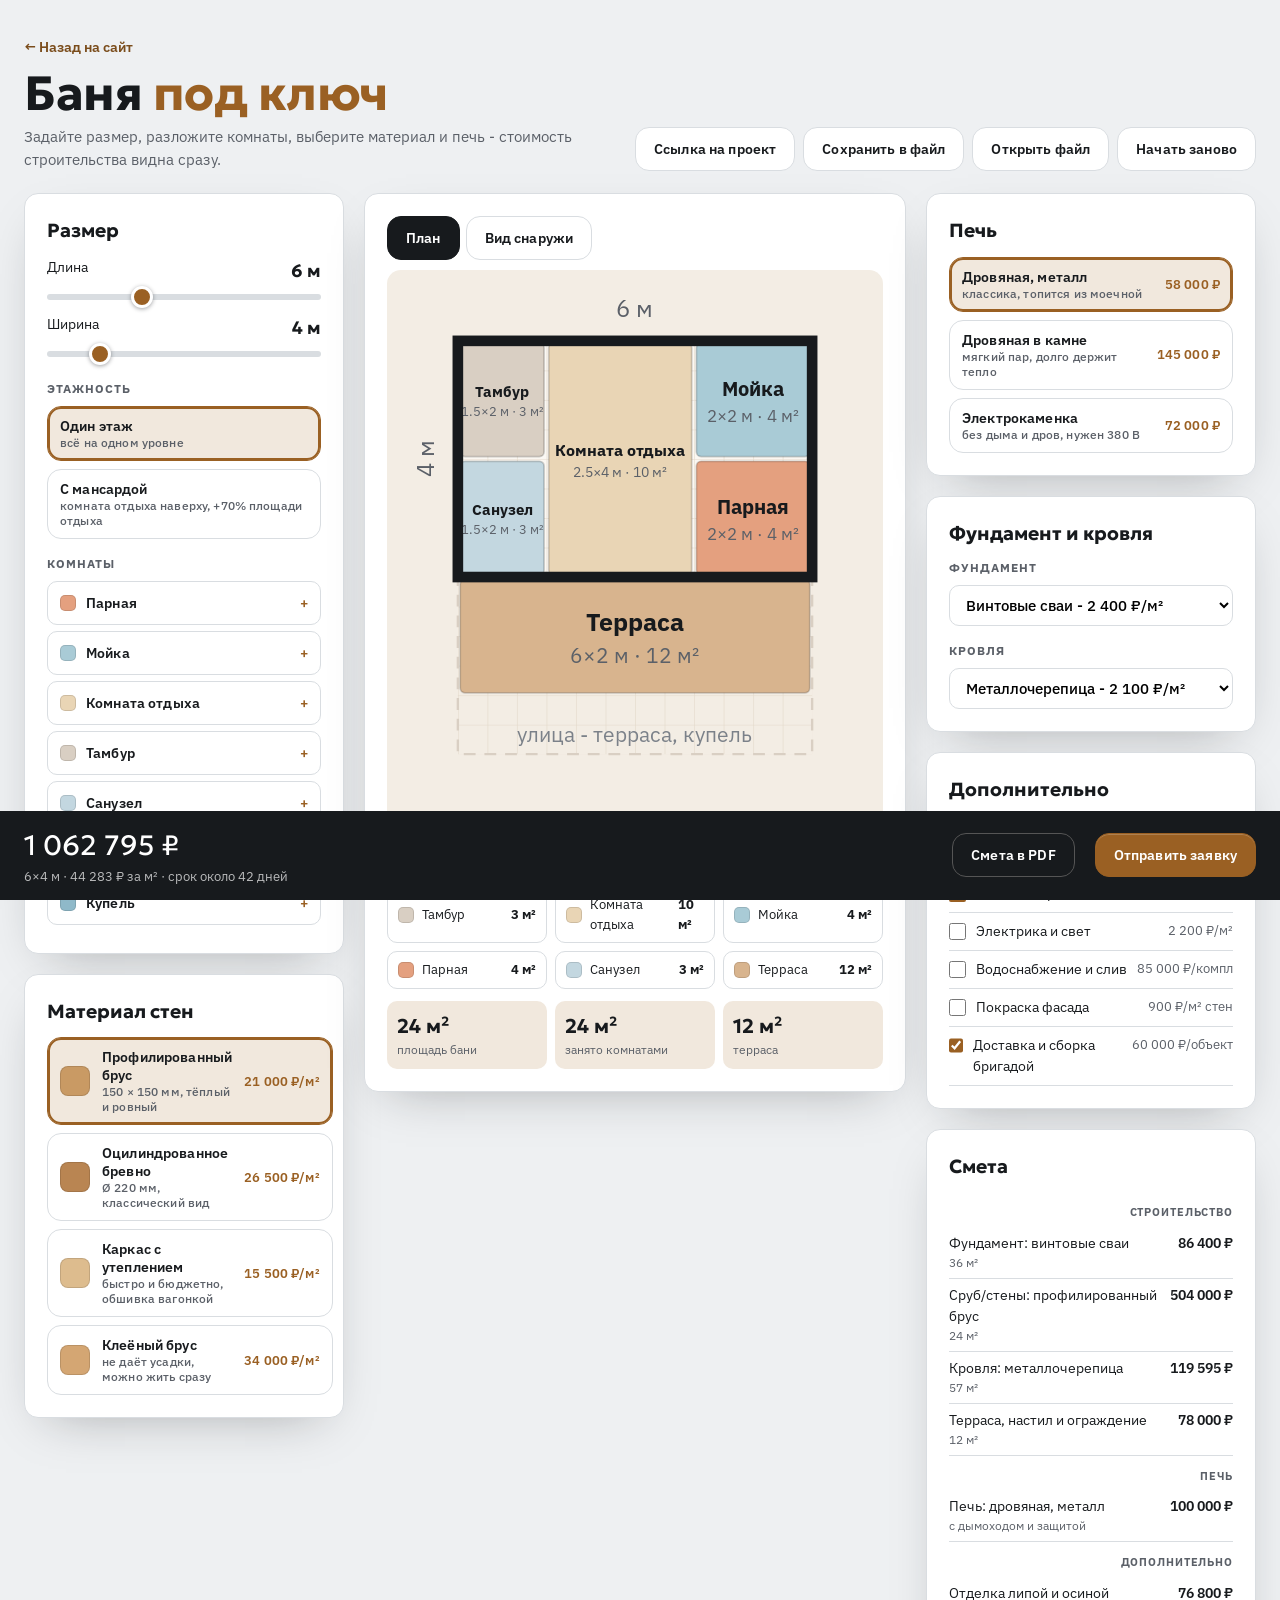
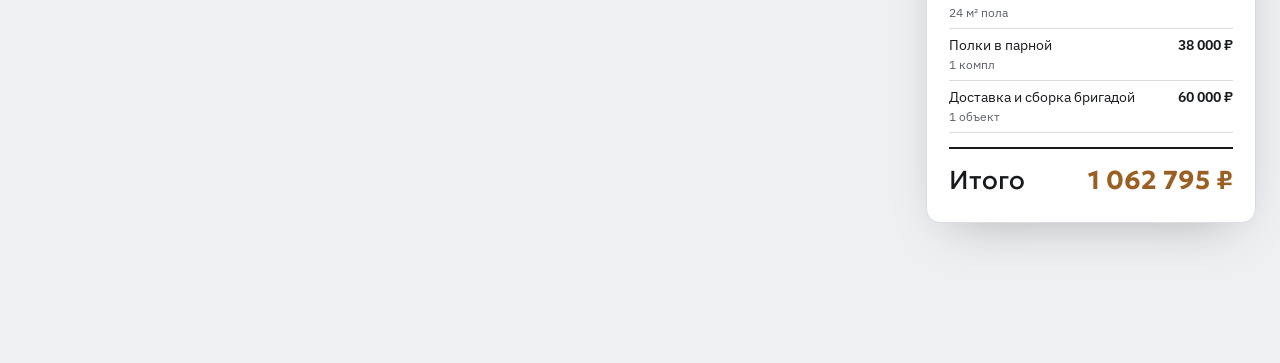
==== kalkulyator.html @ f8e176ed "демо Крепкий Дом, Томск" ====
<!doctype html>
<html lang="ru">
<head>
<meta charset="utf-8">
<meta name="viewport" content="width=device-width,initial-scale=1">
<title>Посчитать баню – Крепкий Дом, Томск</title>
<link href="https://fonts.googleapis.com/css2?family=Geologica:wght@600;700&family=IBM+Plex+Sans:wght@400;500;600&display=swap" rel="stylesheet">
<style>
:root{--bg:#eef0f2;--card:#ffffff;--ink:#171a1d;--muted:#5b6068;--line:#d9dde1;--acc:#9a6023;--acc2:#7a4c1b;--soft:#f1e8dd}
*{box-sizing:border-box;margin:0}
body{background:var(--bg);color:var(--ink);font:15px/1.5 'IBM Plex Sans',system-ui,sans-serif}
h1,h2,h3{font-family:'Geologica',Arial,sans-serif;font-weight:700}
i.a{color:var(--acc);font-style:normal;font-weight:700}
header{padding:36px 24px 22px;max-width:1360px;margin:auto;display:flex;flex-wrap:wrap;gap:18px;align-items:flex-end;justify-content:space-between}
header h1{font-size:clamp(30px,4vw,48px);line-height:1.05}
header p{color:var(--muted);margin-top:8px;max-width:560px}
.tools{display:flex;flex-wrap:wrap;gap:8px}
button{font:600 14px 'IBM Plex Sans';border:1px solid var(--line);background:var(--card);color:var(--ink);padding:9px 16px;border-radius:40px;cursor:pointer;transition:.15s}
button:hover{border-color:var(--acc);color:var(--acc)}
.pri{background:var(--acc);color:#fff;border-color:var(--acc)}.pri:hover{background:var(--acc2);color:#fff}
main{max-width:1360px;margin:auto;padding:0 24px 120px;display:grid;grid-template-columns:320px 1fr 330px;gap:20px;align-items:start}
.card{background:var(--card);border:1px solid var(--line);border-radius:20px;padding:20px;margin-bottom:20px}
.card h3{font-size:19px;margin-bottom:12px}
.lbl{font-size:12px;text-transform:uppercase;letter-spacing:.08em;color:var(--muted);font-weight:700;margin:16px 0 8px}
.lbl:first-of-type{margin-top:0}
.row2{display:grid;grid-template-columns:1fr 1fr;gap:10px}
input[type=text],input[type=tel],select{width:100%;font:500 15px 'IBM Plex Sans';padding:9px 12px;border:1px solid var(--line);border-radius:12px;background:#fff}
.rng{display:flex;justify-content:space-between;font-size:14px}.rng b{font-family:'Geologica';font-size:18px}
input[type=range]{width:100%;accent-color:var(--acc)}
.opts{display:grid;gap:8px}
.opt{display:flex;gap:12px;align-items:center;text-align:left;border-radius:14px;padding:10px 12px;width:100%}
.opt.on{border-color:var(--acc);background:var(--soft);color:var(--ink)}
.opt small{display:block;color:var(--muted);font-weight:500;font-size:12px}
.opt .pr{margin-left:auto;font-size:13px;color:var(--acc);white-space:nowrap}
.opt .sw{width:30px;height:30px;border-radius:8px;flex:none}
.zbtn{display:flex;align-items:center;gap:10px;width:100%;text-align:left;border-radius:12px;margin-bottom:6px;padding:8px 12px}
.sw{width:16px;height:16px;border-radius:5px;flex:none;border:1px solid rgba(0,0,0,.12)}
.view{background:var(--card);border:1px solid var(--line);border-radius:20px;padding:14px;margin-bottom:20px}
.tabs{display:flex;gap:6px;margin-bottom:10px}.tabs button.on{background:var(--ink);color:#fff;border-color:var(--ink)}
svg{display:block;width:100%;height:auto;user-select:none;touch-action:none}
#plan{background:#F3EDE4;border-radius:14px}
.hint{font-size:13px;color:var(--muted);margin-top:10px}
.rlist{margin-top:12px;display:grid;grid-template-columns:repeat(auto-fill,minmax(160px,1fr));gap:8px}
.ri{display:flex;gap:8px;align-items:center;padding:8px 10px;border:1px solid var(--line);border-radius:12px;font-size:13px;background:#fff;cursor:pointer}
.ri b{margin-left:auto}.ri.sel{border-color:var(--acc);box-shadow:0 0 0 2px var(--soft)}
.ri.warn{background:#FBE9E1}
label.ck{display:flex;gap:10px;align-items:flex-start;padding:8px 0;border-bottom:1px solid var(--line);cursor:pointer;font-size:14px}
label.ck input{accent-color:var(--acc);width:17px;height:17px;margin-top:2px}
label.ck span.p{margin-left:auto;color:var(--muted);font-size:13px;white-space:nowrap}
.est table{width:100%;border-collapse:collapse;font-size:14px}
.est td{padding:6px 0;border-bottom:1px dashed var(--line);vertical-align:top}
.est td:last-child{text-align:right;white-space:nowrap;font-weight:600}
.est .sec td{border:0;padding-top:12px;font-size:11px;text-transform:uppercase;letter-spacing:.08em;color:var(--muted);font-weight:700}
.est .q{color:var(--muted);font-size:12px}
.tot{display:flex;justify-content:space-between;align-items:baseline;margin-top:14px;font-family:'Geologica';font-size:26px}.tot b{color:var(--acc)}
.facts{display:grid;grid-template-columns:repeat(3,1fr);gap:8px;margin-top:12px}
.facts div{background:var(--soft);border-radius:12px;padding:10px;font-size:12px;color:var(--muted)}
.facts b{display:block;font-family:'Geologica';font-size:20px;color:var(--ink)}
.note{font-size:13px;background:#FBE9E1;color:var(--acc2);padding:10px 12px;border-radius:12px;margin-top:10px}
.sticky{position:fixed;left:0;right:0;bottom:0;background:var(--ink);color:#fff;z-index:5}
.sticky .in{max-width:1360px;margin:auto;padding:14px 24px;display:flex;align-items:center;gap:20px;flex-wrap:wrap}
.sticky .sum{font-family:'Geologica';font-size:28px}.sticky small{opacity:.7;display:block;font-size:13px;font-family:'IBM Plex Sans'}
.sticky .sp{flex:1}
.modal{position:fixed;inset:0;background:rgba(30,29,27,.5);display:none;place-items:center;z-index:9;padding:16px}
.modal.on{display:grid}.modal .card{max-width:420px;width:100%}.modal .card>*+*{margin-top:10px}
.toast{position:fixed;left:50%;top:20px;transform:translateX(-50%);background:var(--ink);color:#fff;padding:10px 18px;border-radius:30px;opacity:0;transition:.3s;z-index:10;pointer-events:none}.toast.on{opacity:1}
@media(max-width:1100px){main{grid-template-columns:1fr 1fr}.mid{grid-column:1/-1;order:-1}}
@media(max-width:700px){main{grid-template-columns:1fr;padding:0 16px 140px}header{padding:24px 16px}}
@media print{header .tools,.sticky,.side,.modal,.hint,.tabs{display:none!important}main{display:block}}
.back{display:inline-block;margin-bottom:10px;color:var(--acc2);font-weight:600;text-decoration:none;font-size:14px}.back:hover{text-decoration:underline}

/* стиль сайта Крепкий Дом: радиус 14, тонкие линии, мягкая тень */
:root{--r:14px;--shadow:0 18px 50px -24px rgba(23,26,29,.35)}
.card,.view{border-radius:var(--r);box-shadow:var(--shadow);padding:22px}
button{border-radius:var(--r);min-height:44px;padding:0 18px;letter-spacing:.01em}
.pri{box-shadow:0 1px 0 rgba(255,255,255,.2) inset}
.opt{border-radius:var(--r)}.opt.on{box-shadow:0 0 0 2px var(--acc) inset}
.zbtn,.ri,input[type=text],input[type=tel],select,.facts div,.note{border-radius:10px}
.tabs button.on{background:var(--ink)}
input[type=range]{-webkit-appearance:none;appearance:none;height:6px;border-radius:6px;background:var(--line);outline:none}
input[type=range]::-webkit-slider-thumb{-webkit-appearance:none;width:22px;height:22px;border-radius:50%;background:var(--acc);border:3px solid #fff;box-shadow:0 1px 4px rgba(23,26,29,.4);cursor:pointer}
input[type=range]::-moz-range-thumb{width:18px;height:18px;border-radius:50%;background:var(--acc);border:3px solid #fff;cursor:pointer}
input:focus-visible,select:focus-visible,button:focus-visible{outline:2px solid var(--acc2);outline-offset:2px}
.est td{border-bottom:1px solid var(--line)}
.tot{border-top:2px solid var(--ink);padding-top:12px}
header h1{letter-spacing:-.01em}
.note{background:var(--soft);color:var(--acc2)}
</style>
</head>
<body>
<header>
  <div><a href="index.html" class="back">← Назад на сайт</a><h1>Баня <i class="a">под ключ</i></h1><p>Задайте размер, разложите комнаты, выберите материал и печь - стоимость строительства видна сразу.</p></div>
  <div class="tools">
    <button onclick="share()">Ссылка на проект</button>
    <button onclick="saveFile()">Сохранить в файл</button>
    <button onclick="fileIn.click()">Открыть файл</button>
    <button onclick="if(confirm('Начать заново?')){S=demo();sel=-1;render()}">Начать заново</button>
    <input type="file" id="fileIn" accept=".json" hidden>
  </div>
</header>

<main>
  <aside class="side">
    <div class="card">
      <h3>Размер</h3>
      <div class="rng"><span>Длина</span><b id="Lv"></b></div><input type="range" id="L" min="3" max="12" step="0.5">
      <div class="rng" style="margin-top:8px"><span>Ширина</span><b id="Wv"></b></div><input type="range" id="W" min="3" max="9" step="0.5">
      <div class="lbl">Этажность</div>
      <div class="opts" id="floors"></div>
      <div class="lbl">Комнаты</div>
      <div id="zbtns"></div>
    </div>
    <div class="card">
      <h3>Материал стен</h3>
      <div class="opts" id="mat"></div>
    </div>
  </aside>

  <section class="mid">
    <div class="view">
      <div class="tabs"><button id="t1" class="on" onclick="mode('plan')">План</button><button id="t2" onclick="mode('vid')">Вид снаружи</button></div>
      <svg id="plan"></svg>
      <svg id="vid" style="display:none;background:linear-gradient(#F4E7DC,#FAF6F1);border-radius:14px"></svg>
      <p class="hint" id="hint">Комнату двигают мышкой или пальцем, размер меняют за уголок справа внизу. Шаг - 0,5 м. Delete - удалить комнату.</p>
      <div class="rlist" id="rlist"></div>
      <div class="facts" id="facts"></div>
      <div id="notes"></div>
    </div>
  </section>

  <aside>
    <div class="card"><h3>Печь</h3><div class="opts" id="pech"></div></div>
    <div class="card"><h3>Фундамент и кровля</h3>
      <div class="lbl">Фундамент</div><select id="fund"></select>
      <div class="lbl">Кровля</div><select id="krov"></select>
    </div>
    <div class="card"><h3>Дополнительно</h3><div id="dop"></div></div>
    <div class="card est"><h3>Смета</h3><table id="est"></table><div class="tot"><span>Итого</span><b id="tot"></b></div></div>
  </aside>
</main>

<div class="sticky"><div class="in">
  <div><div class="sum" id="tot2"></div><small id="per"></small></div><div class="sp"></div>
  <button onclick="print()" style="background:transparent;color:#fff;border-color:#555">Смета в PDF</button>
  <button class="pri" onclick="modal.classList.add('on')">Отправить заявку</button>
</div></div>

<div class="modal" id="modal" onclick="if(event.target==this)this.classList.remove('on')"><form class="card" onsubmit="send(event)">
  <h3>Заявка <i class="a">на баню</i></h3>
  <p style="color:var(--muted);font-size:14px">Проект и смета приложатся к заявке. Перезвоним, уточним участок и сроки.</p>
  <input type="text" placeholder="Как вас зовут" required>
  <input type="tel" placeholder="Телефон" required>
  <button class="pri" style="width:100%">Отправить</button>
</form></div>
<div class="toast" id="toast"></div>

<script>
const ROOMS={
 parnaya:{n:'Парная',c:'#E4A07F',min:4},
 moyka:{n:'Мойка',c:'#A9CBD6',min:3},
 otdyh:{n:'Комната отдыха',c:'#E9D5B5',min:8},
 tambur:{n:'Тамбур',c:'#D9CFC3',min:2},
 sanuzel:{n:'Санузел',c:'#C3D7E0',min:1.5},
 terrasa:{n:'Терраса',c:'#D8B48E',min:4,out:true},
 kupel:{n:'Купель',c:'#8FB9C9',min:2,out:true,fix:280000}
};
const MAT=[['brus','Профилированный брус','150 × 150 мм, тёплый и ровный',21000,'#C99A64'],
 ['brevno','Оцилиндрованное бревно','Ø 220 мм, классический вид',26500,'#B98552'],
 ['karkas','Каркас с утеплением','быстро и бюджетно, обшивка вагонкой',15500,'#DDBC8E'],
 ['kleen','Клеёный брус','не даёт усадки, можно жить сразу',34000,'#D4A673']];
const PECH=[['drova','Дровяная, металл','классика, топится из моечной',58000],
 ['kamen','Дровяная в камне','мягкий пар, долго держит тепло',145000],
 ['elek','Электрокаменка','без дыма и дров, нужен 380 В',72000]];
const FUND=[['vint','Винтовые сваи',2400],['lent','Мелкозаглублённая лента',5200],['plita','Монолитная плита',7400]];
const KROV=[['metall','Металлочерепица',2100],['myagk','Гибкая черепица',2900],['falc','Фальцевая кровля',3600]];
const DOP=[['vagonka','Отделка липой и осиной',3200,'м² пола','in'],['polki','Полки в парной',38000,'компл','one'],
 ['elektr','Электрика и свет',2200,'м²','in'],['vodo','Водоснабжение и слив',85000,'компл','one'],
 ['pokr','Покраска фасада',900,'м² стен','wall'],['dostavka','Доставка и сборка бригадой',60000,'объект','one']];
const fmt=n=>Math.round(n).toLocaleString('ru-RU')+' ₽';
const r1=n=>Math.round(n*10)/10;
function demo(){return{L:6,W:4,fl:1,mat:'brus',pech:'drova',fund:'vint',krov:'metall',dop:{vagonka:true,polki:true,dostavka:true},
 rooms:[{t:'tambur',x:0,y:0,w:1.5,h:2},{t:'otdyh',x:1.5,y:0,w:2.5,h:4},{t:'moyka',x:4,y:0,w:2,h:2},{t:'parnaya',x:4,y:2,w:2,h:2},{t:'sanuzel',x:0,y:2,w:1.5,h:2},{t:'terrasa',x:0,y:4,w:6,h:2}]}}
let S=demo(),sel=-1,drag=null,view='plan';
try{if(location.hash.length>2)S=JSON.parse(decodeURIComponent(escape(atob(location.hash.slice(1)))))}catch(e){}

// constructor controls
const opts=(el,arr,key,priceFn)=>{el.innerHTML=arr.map(a=>`<button class="opt" data-v="${a[0]}">${a[4]?`<span class="sw" style="background:${a[4]}"></span>`:''}<span>${a[1]}<small>${a[2]}</small></span><span class="pr">${priceFn(a)}</span></button>`).join('');
 el.onclick=e=>{const b=e.target.closest('.opt');if(b){S[key]=b.dataset.v;render()}}};
opts(mat,MAT,'mat',a=>a[3].toLocaleString('ru-RU')+' ₽/м²');
opts(pech,PECH,'pech',a=>fmt(a[3]));
floors.innerHTML=[[1,'Один этаж','всё на одном уровне'],[1.5,'С мансардой','комната отдыха наверху, +70% площади отдыха']].map(a=>`<button class="opt" data-v="${a[0]}"><span>${a[1]}<small>${a[2]}</small></span></button>`).join('');
floors.onclick=e=>{const b=e.target.closest('.opt');if(b){S.fl=+b.dataset.v;render()}};
fund.innerHTML=FUND.map(a=>`<option value="${a[0]}">${a[1]} - ${a[2].toLocaleString('ru-RU')} ₽/м²</option>`).join('');
krov.innerHTML=KROV.map(a=>`<option value="${a[0]}">${a[1]} - ${a[2].toLocaleString('ru-RU')} ₽/м²</option>`).join('');
fund.onchange=()=>{S.fund=fund.value;render()};krov.onchange=()=>{S.krov=krov.value;render()};
zbtns.innerHTML=Object.entries(ROOMS).map(([k,r])=>`<button class="zbtn" onclick="addRoom('${k}')"><span class="sw" style="background:${r.c}"></span>${r.n}<span style="margin-left:auto;color:var(--acc)">+</span></button>`).join('');
L.oninput=W.oninput=()=>{S.L=+L.value;S.W=+W.value;S.rooms.forEach(clamp);render()};

function bounds(r){return ROOMS[r.t].out?{W:S.L,H:S.W+3}:{W:S.L,H:S.W}}
function clamp(r){const b=bounds(r);r.w=Math.min(r.w,b.W);r.h=Math.min(r.h,b.H);r.x=Math.max(0,Math.min(b.W-r.w,r.x));r.y=Math.max(0,Math.min(b.H-r.h,r.y))}
function addRoom(t){const m=ROOMS[t],s=Math.max(1.5,Math.round(Math.sqrt(m.min)*2)/2);const r={t,x:0,y:m.out?S.W:0,w:s,h:s};clamp(r);S.rooms.push(r);sel=S.rooms.length-1;render()}

// plan svg
const NS='http://www.w3.org/2000/svg';
function el(n,a,p){const e=document.createElementNS(NS,n);for(const k in a)e.setAttribute(k,a[k]);p&&p.appendChild(e);return e}
function toM(e){const p=plan.createSVGPoint();p.x=e.clientX;p.y=e.clientY;const q=p.matrixTransform(plan.getScreenCTM().inverse());return[q.x,q.y]}
function drawPlan(){const P=1.2,H=S.W+3;plan.innerHTML='';plan.setAttribute('viewBox',`${-P} ${-P} ${S.L+P*2} ${H+P*2}`);
 const d=el('defs',{},plan),pt=el('pattern',{id:'g',width:.5,height:.5,patternUnits:'userSpaceOnUse'},d);el('path',{d:'M.5 0H0V.5',fill:'none',stroke:'#E3D8CA','stroke-width':.02},pt);
 el('rect',{x:0,y:S.W,width:S.L,height:3,fill:'url(#g)',stroke:'#D9CFC3','stroke-width':.04,'stroke-dasharray':'.2 .15'},plan);
 el('text',{x:S.L/2,y:S.W+2.8,'text-anchor':'middle','font-size':.35,fill:'#7b8189','font-family':'IBM Plex Sans'},plan).textContent='улица - терраса, купель';
 el('rect',{x:0,y:0,width:S.L,height:S.W,fill:'#FBF8F3'},plan);el('rect',{x:0,y:0,width:S.L,height:S.W,fill:'url(#g)'},plan);
 S.rooms.forEach((r,i)=>{const m=ROOMS[r.t],g=el('g',{},plan);
  const re=el('rect',{x:r.x+.04,y:r.y+.04,width:r.w-.08,height:r.h-.08,rx:.08,fill:m.c,stroke:i==sel?'#CF6640':'rgba(0,0,0,.18)','stroke-width':i==sel?.1:.03,style:'cursor:move'},g);
  re.onpointerdown=e=>{sel=i;start(e,i,false);drawPlan();renderList()};
  const fs=Math.min(.42,r.w/6,(r.w-.2)/(m.n.length*.6));
  el('text',{x:r.x+r.w/2,y:r.y+r.h/2-fs*.2,'text-anchor':'middle','font-size':fs,'font-family':'IBM Plex Sans','font-weight':700,fill:'#171a1d','pointer-events':'none'},g).textContent=m.n;
  el('text',{x:r.x+r.w/2,y:r.y+r.h/2+fs*1.1,'text-anchor':'middle','font-size':fs*.85,'font-family':'IBM Plex Sans',fill:'#5b6068','pointer-events':'none'},g).textContent=`${r.w}×${r.h} м · ${r1(r.w*r.h)} м²`;
  if(i==sel){const h=el('rect',{x:r.x+r.w-.32,y:r.y+r.h-.32,width:.3,height:.3,rx:.06,fill:'#fff',stroke:'#CF6640','stroke-width':.06,style:'cursor:nwse-resize'},g);h.onpointerdown=e=>{e.stopPropagation();start(e,i,true)}}});
 el('rect',{x:0,y:0,width:S.L,height:S.W,fill:'none',stroke:'#171a1d','stroke-width':.18,'pointer-events':'none'},plan);
 el('text',{x:S.L/2,y:-.4,'text-anchor':'middle','font-size':.4,fill:'#5b6068','font-family':'IBM Plex Sans'},plan).textContent=S.L+' м';
 el('text',{x:-.4,y:S.W/2,'text-anchor':'middle','font-size':.4,fill:'#5b6068','font-family':'IBM Plex Sans',transform:`rotate(-90 -0.4 ${S.W/2})`},plan).textContent=S.W+' м';
 plan.onpointerdown=e=>{if(e.target==plan||(e.target.tagName=='rect'&&!e.target.style.cursor)){sel=-1;drawPlan();renderList()}}}
function start(e,i,rs){e.preventDefault();const r=S.rooms[i];drag={i,rs,m:toM(e),o:{...r}}}
addEventListener('pointermove',e=>{if(!drag)return;const m=toM(e),r=S.rooms[drag.i],b=bounds(r),sn=v=>Math.round(v*2)/2,dx=m[0]-drag.m[0],dy=m[1]-drag.m[1];
 if(drag.rs){r.w=Math.max(1,Math.min(b.W-r.x,sn(drag.o.w+dx)));r.h=Math.max(1,Math.min(b.H-r.y,sn(drag.o.h+dy)))}
 else{r.x=sn(drag.o.x+dx);r.y=sn(drag.o.y+dy);clamp(r)}drawPlan();renderList();renderEst()});
addEventListener('pointerup',()=>{if(drag){drag=null;render()}});
addEventListener('keydown',e=>{if((e.key=='Delete'||e.key=='Backspace')&&sel>-1&&!/INPUT|SELECT/.test(document.activeElement.tagName)){S.rooms.splice(sel,1);sel=-1;render()}});

// outside view
function drawVid(){const m=MAT.find(a=>a[0]==S.mat),wall=m[4],L=S.L,h=2.4,roofH=S.fl>1?2.6:1.5,dz=S.W*.45;
 const roofC={metall:'#8E3B33',myagk:'#5B4A42',falc:'#5F6B66'}[S.krov];vid.innerHTML='';
 vid.setAttribute('viewBox',`-2 ${-roofH-1.5} ${L+dz+4} ${h+roofH+3.6}`);
 el('ellipse',{cx:(L+dz)/2,cy:h+.35,rx:(L+dz)/1.6,ry:.5,fill:'#C9D3A8',opacity:.6},vid);
 // side wall
 el('polygon',{points:`${L},0 ${L+dz},${-dz*.5} ${L+dz},${h-dz*.5} ${L},${h}`,fill:wall,style:'filter:brightness(.8)'},vid);
 el('polygon',{points:`${L},0 ${L+dz/2},${-roofH-dz*.25} ${L+dz},${-dz*.5}`,fill:wall,style:'filter:brightness(.8)'},vid);
 // front wall
 el('rect',{x:0,y:0,width:L,height:h,fill:wall},vid);
 const step=S.mat=='karkas'?.15:S.mat=='brevno'?.24:.18;
 for(let y=step;y<h;y+=step)el('line',{x1:0,y1:y,x2:L,y2:y,stroke:'rgba(70,40,15,.22)','stroke-width':S.mat=='brevno'?.05:.02},vid);
 // roof
 el('polygon',{points:`-0.4,0.05 ${L/2},${-roofH} ${L+.4},.05`,fill:'none'},vid);
 el('polygon',{points:`-.4,.1 ${dz/2-.4},${-roofH-dz*.25} ${L+dz/2+.4},${-roofH-dz*.25} ${L+.4},.1`,fill:roofC},vid);
 el('polygon',{points:`${L+.4},.1 ${L+dz/2+.4},${-roofH-dz*.25} ${L+dz+.3},${-dz*.5+.05}`,fill:roofC,style:'filter:brightness(.75)'},vid);
 // door & windows
 el('rect',{x:.5,y:.4,width:.8,height:h-.4,fill:'#6B4A30',rx:.05},vid);
 const win=(x,y,w,hh)=>{el('rect',{x,y,width:w,height:hh,fill:'#CFE2E8',stroke:'#FFFDFA','stroke-width':.08},vid)};
 if(L>3)win(L*.45,.7,.9,.7);if(L>5)win(L*.72,.9,.5,.5);
 if(S.fl>1)win(dz/2+L/2-.4,-roofH*.55,.8,.6);
 // chimney
 el('rect',{x:L*.78,y:-roofH*.85,width:.35,height:roofH*.8,fill:S.pech=='elek'?'none':'#7B7068'},vid);
 // terrace
 const t=S.rooms.filter(r=>r.t=='terrasa').reduce((s,r)=>s+r.w*r.h,0);
 if(t){const tw=Math.min(L,Math.sqrt(t)*1.6);el('rect',{x:0,y:h-.05,width:tw,height:.25,fill:'#A7794F'},vid);[0,tw-.1].forEach(x=>el('rect',{x,y:.1,width:.1,height:h-.15,fill:'#8E6C4E'},vid))}
 if(S.rooms.some(r=>r.t=='kupel'))el('ellipse',{cx:L+dz+1,cy:h,rx:.9,ry:.35,fill:'#8FB9C9',stroke:'#6B4A30','stroke-width':.08},vid);
 el('text',{x:(L+dz)/2,y:h+1.4,'text-anchor':'middle','font-size':.38,fill:'#5b6068','font-family':'IBM Plex Sans'},vid).textContent=`${m[1]} · ${KROV.find(a=>a[0]==S.krov)[1].toLowerCase()}`}
function mode(v){view=v;plan.style.display=v=='plan'?'':'none';vid.style.display=v=='vid'?'':'none';t1.classList.toggle('on',v=='plan');t2.classList.toggle('on',v=='vid');hint.style.display=v=='plan'?'':'none'}

function sums(){const inside=S.rooms.filter(r=>!ROOMS[r.t].out),out=S.rooms.filter(r=>r.t=='terrasa'),A=S.L*S.W;
 const used=inside.reduce((s,r)=>s+r.w*r.h,0),ter=out.reduce((s,r)=>s+r.w*r.h,0);
 const mans=S.fl>1?A*.7:0,wall=2*(S.L+S.W)*2.4+(S.fl>1?S.W*S.L*.4:0);return{A,used,ter,mans,wall,inA:A+mans}}
function renderList(){const A=S.L*S.W;
 rlist.innerHTML=S.rooms.map((r,i)=>{const m=ROOMS[r.t],a=r.w*r.h;return`<div class="ri ${i==sel?'sel':''} ${a<m.min?'warn':''}" onclick="sel=${i};drawPlan();renderList()"><span class="sw" style="background:${m.c}"></span>${m.n}<b>${r1(a)} м²</b></div>`}).join('');
 const s=sums();facts.innerHTML=`<div><b>${A} м²</b>площадь бани</div><div><b>${r1(s.used)} м²</b>занято комнатами</div><div><b>${r1(s.ter)} м²</b>терраса</div>`;
 const n=[];S.rooms.forEach(r=>{const m=ROOMS[r.t];if(r.w*r.h<m.min)n.push(`${m.n} меньше ${m.min} м² - будет тесно`)});
 if(!S.rooms.some(r=>r.t=='parnaya'))n.push('В проекте нет парной');
 if(s.used>A+.01)n.push('Комнаты не помещаются - увеличьте баню');
 notes.innerHTML=n.map(t=>`<div class="note">${t}</div>`).join('')}

function calc(){const s=sums(),rows=[];let sum=0;const sec=n=>rows.push({sec:n}),add=(n,q,v)=>{rows.push({n,q,v});sum+=v};
 const m=MAT.find(a=>a[0]==S.mat),f=FUND.find(a=>a[0]==S.fund),k=KROV.find(a=>a[0]==S.krov),p=PECH.find(a=>a[0]==S.pech);
 sec('Строительство');
 add('Фундамент: '+f[1].toLowerCase(),r1(s.A+s.ter)+' м²',(s.A+s.ter)*f[2]);
 add('Сруб/стены: '+m[1].toLowerCase(),r1(s.inA)+' м²',s.inA*m[3]);
 const ka=(S.L+1)*(S.W+1)*1.25+(s.ter?s.ter*1.1:0);add('Кровля: '+k[1].toLowerCase(),r1(ka)+' м²',ka*k[2]);
 if(s.ter)add('Терраса, настил и ограждение',r1(s.ter)+' м²',s.ter*6500);
 S.rooms.filter(r=>r.t=='kupel').forEach(()=>add('Купель с подогревом','1 шт',280000));
 sec('Печь');add('Печь: '+p[1].toLowerCase(),'с дымоходом и защитой',p[3]+(S.pech=='elek'?15000:42000));
 const ds=DOP.filter(d=>S.dop[d[0]]);if(ds.length)sec('Дополнительно');
 ds.forEach(d=>{const q={in:s.inA,wall:s.wall,one:1}[d[4]];add(d[1],d[4]=='one'?'1 '+d[3]:r1(q)+' '+d[3],q*d[2])});
 return{rows,sum,s}}
function renderEst(){const{rows,sum,s}=calc();
 est.innerHTML=rows.map(r=>r.sec?`<tr class="sec"><td colspan=2>${r.sec}</td></tr>`:`<tr><td>${r.n}<div class="q">${r.q}</div></td><td>${fmt(r.v)}</td></tr>`).join('');
 tot.textContent=tot2.textContent=fmt(sum);const days=Math.round(20+s.inA*.9+(S.mat=='karkas'?-8:0));
 per.textContent=`${S.L}×${S.W} м · ${fmt(sum/s.inA)} за м² · срок около ${days} дней`}
function renderDop(){dop.innerHTML=DOP.map(d=>`<label class="ck"><input type="checkbox" data-k="${d[0]}" ${S.dop[d[0]]?'checked':''}>${d[1]}<span class="p">${d[2].toLocaleString('ru-RU')} ₽/${d[3]}</span></label>`).join('');
 dop.querySelectorAll('input').forEach(c=>c.onchange=()=>{S.dop[c.dataset.k]=c.checked;renderEst()})}

function render(){L.value=S.L;W.value=S.W;Lv.textContent=S.L+' м';Wv.textContent=S.W+' м';fund.value=S.fund;krov.value=S.krov;
 [[mat,'mat'],[pech,'pech']].forEach(([e,k])=>e.querySelectorAll('.opt').forEach(b=>b.classList.toggle('on',b.dataset.v==S[k])));
 floors.querySelectorAll('.opt').forEach(b=>b.classList.toggle('on',+b.dataset.v==S.fl));
 drawPlan();drawVid();renderList();renderDop();renderEst()}

function toast(t){const e=document.getElementById('toast');e.textContent=t;e.classList.add('on');clearTimeout(e._t);e._t=setTimeout(()=>e.classList.remove('on'),2200)}
function saveFile(){const a=document.createElement('a');a.href=URL.createObjectURL(new Blob([JSON.stringify(S,null,1)],{type:'application/json'}));a.download=`banya-${S.L}x${S.W}.json`;a.click()}
fileIn.onchange=()=>{const f=fileIn.files[0];if(!f)return;f.text().then(t=>{try{const d=JSON.parse(t);if(!d.rooms)throw 0;S=d;sel=-1;render();toast('Проект открыт')}catch(e){toast('Это не файл проекта')}});fileIn.value=''}
function share(){const u=location.href.split('#')[0]+'#'+btoa(unescape(encodeURIComponent(JSON.stringify(S))));navigator.clipboard.writeText(u).then(()=>toast('Ссылка скопирована'),()=>prompt('Скопируйте ссылку',u))}
function send(e){e.preventDefault();modal.classList.remove('on');toast('Спасибо! Заявка отправлена, скоро перезвоним')}
render();
</script>
</body>
</html>
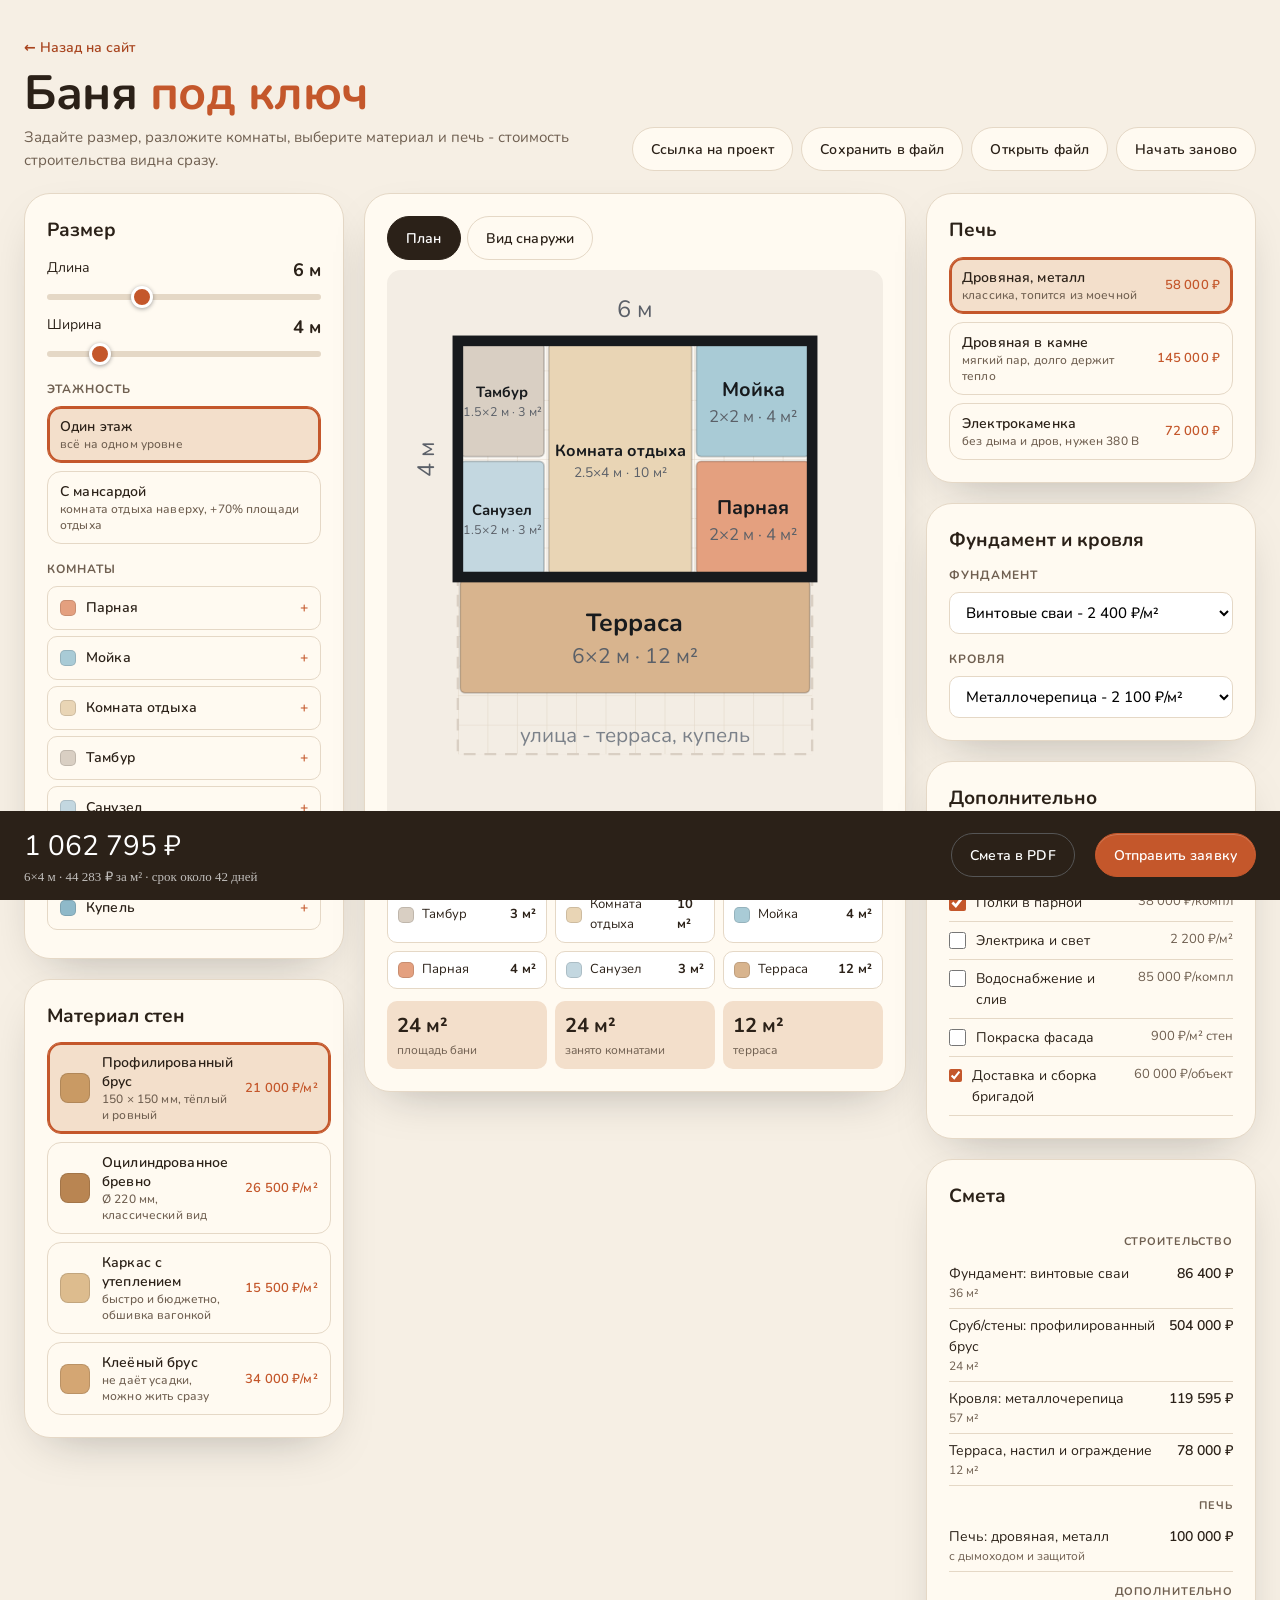
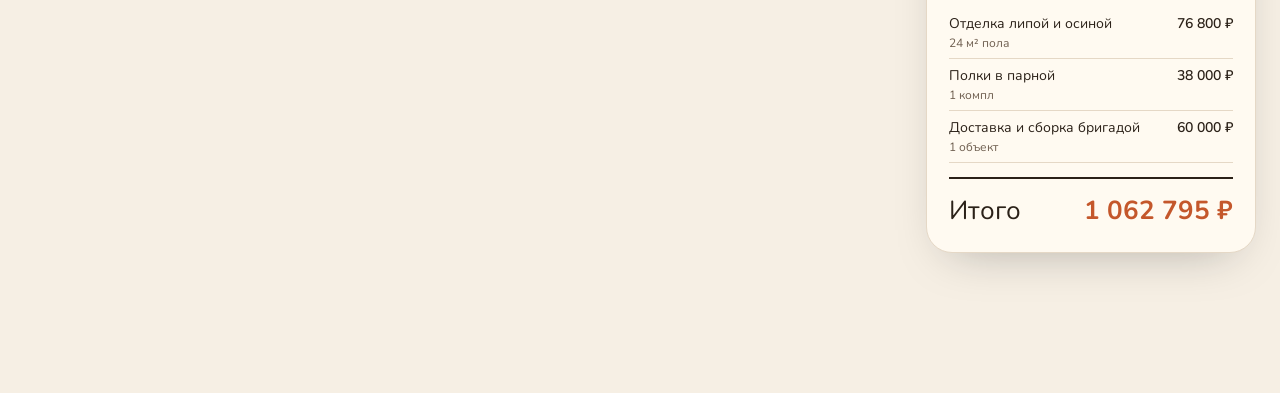
==== commit ca7be2c0: "Редизайн Hallmark: своя структура и стиль" ====
--- a/kalkulyator.html
+++ b/kalkulyator.html
@@ -4,7 +4,7 @@
 <meta charset="utf-8">
 <meta name="viewport" content="width=device-width,initial-scale=1">
 <title>Посчитать баню – Крепкий Дом, Томск</title>
-<link href="https://fonts.googleapis.com/css2?family=Geologica:wght@600;700&family=IBM+Plex+Sans:wght@400;500;600&display=swap" rel="stylesheet">
+<link href="https://fonts.googleapis.com/css2?family=Nunito:wght@400;700;800;900&display=swap" rel="stylesheet">
 <style>
 :root{--bg:#eef0f2;--card:#ffffff;--ink:#171a1d;--muted:#5b6068;--line:#d9dde1;--acc:#9a6023;--acc2:#7a4c1b;--soft:#f1e8dd}
 *{box-sizing:border-box;margin:0}
@@ -86,6 +86,7 @@
 header h1{letter-spacing:-.01em}
 .note{background:var(--soft);color:var(--acc2)}
 </style>
+<style id="hm">:root{--bg:#f6efe4;--card:#fffaf1;--ink:#2b2118;--muted:#6f5f50;--line:#e5d8c6;--acc:#c4572b;--acc2:#a8441e;--soft:#f3dfcb}body{font-family:'Nunito',system-ui,sans-serif}h1,h2,h3,.rng b,.tot,.sum,.facts b{font-family:'Nunito',system-ui,sans-serif!important}button,input,select{font-family:'Nunito',system-ui,sans-serif}.card,.view{border-radius:26px}button{border-radius:999px}svg text{font-family:'Nunito',system-ui,sans-serif!important}</style>
 </head>
 <body>
 <header>
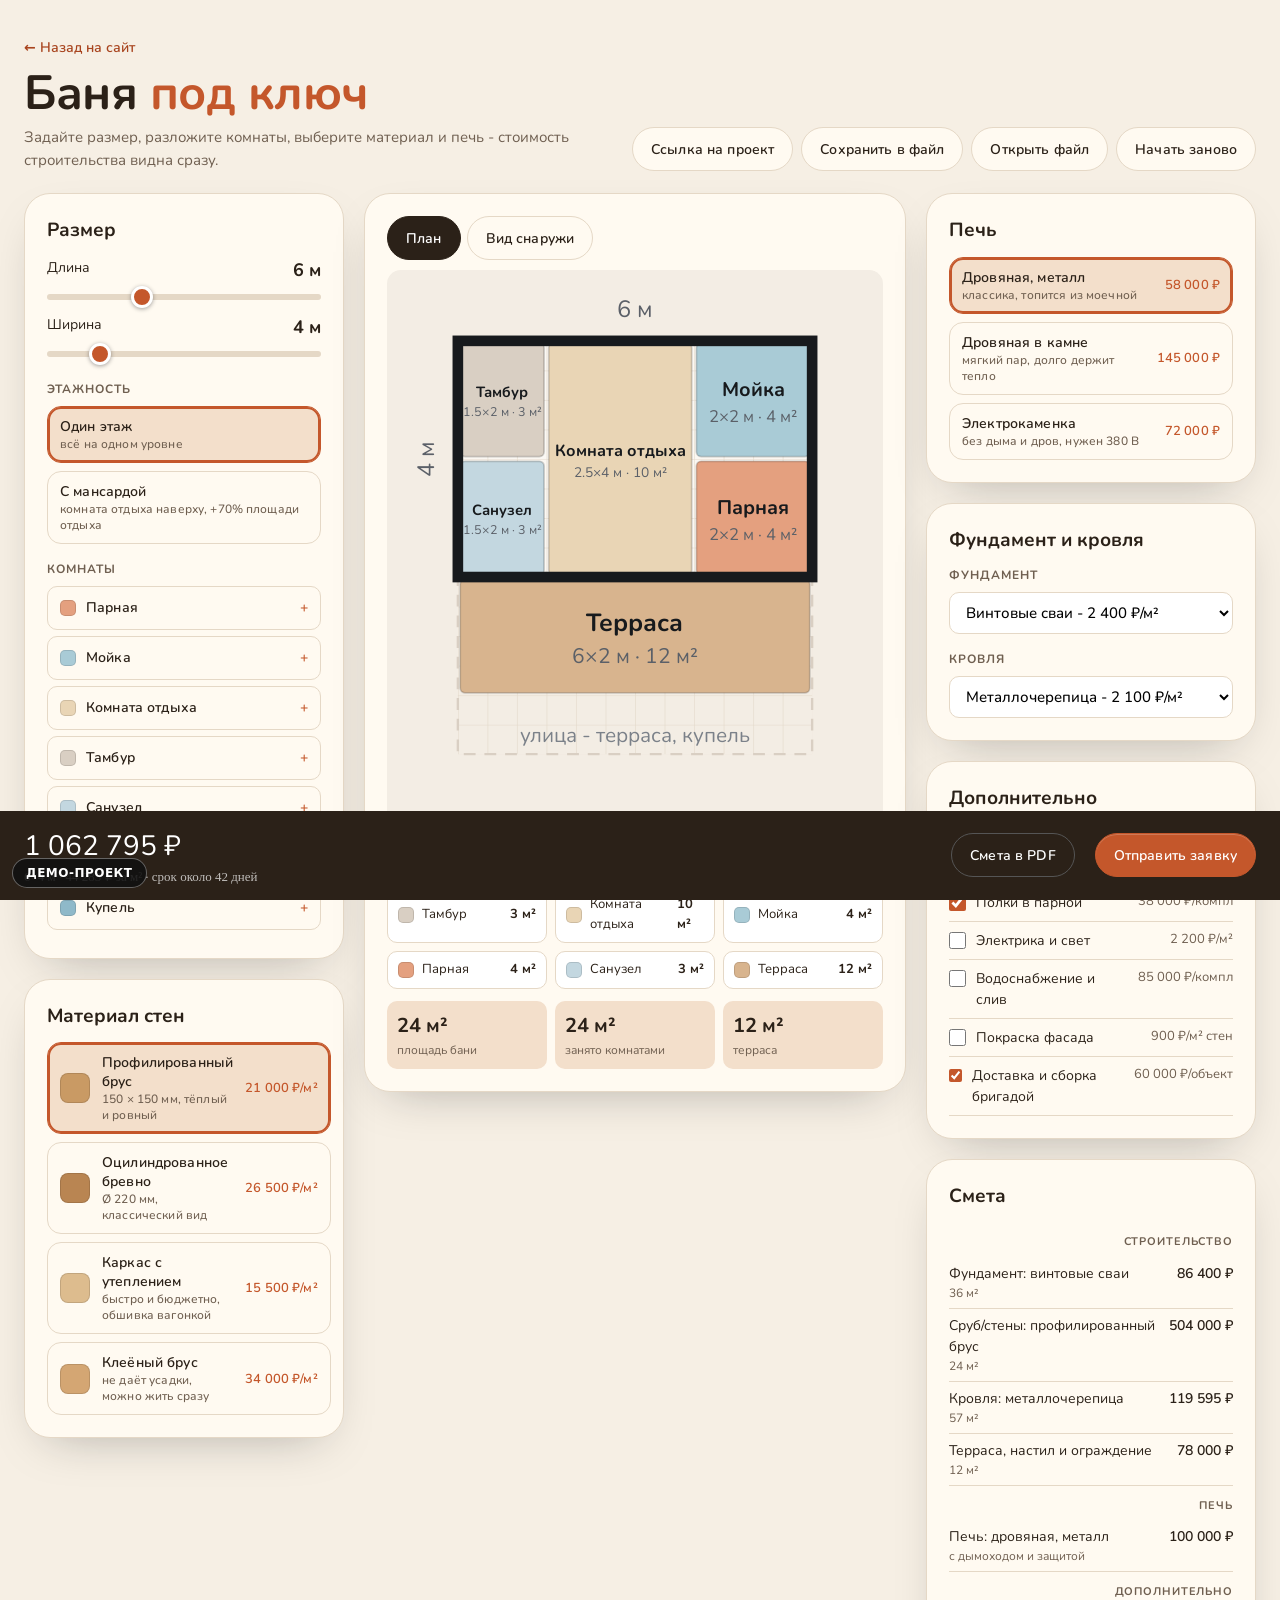
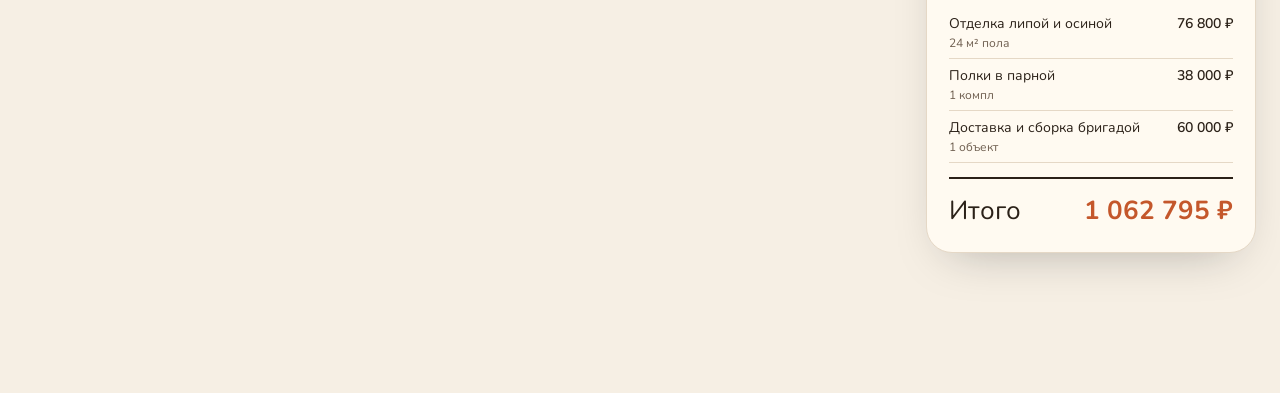
==== commit 91209e03: "Плашка «Демо-проект»" ====
--- a/kalkulyator.html
+++ b/kalkulyator.html
@@ -88,7 +88,7 @@
 </style>
 <style id="hm">:root{--bg:#f6efe4;--card:#fffaf1;--ink:#2b2118;--muted:#6f5f50;--line:#e5d8c6;--acc:#c4572b;--acc2:#a8441e;--soft:#f3dfcb}body{font-family:'Nunito',system-ui,sans-serif}h1,h2,h3,.rng b,.tot,.sum,.facts b{font-family:'Nunito',system-ui,sans-serif!important}button,input,select{font-family:'Nunito',system-ui,sans-serif}.card,.view{border-radius:26px}button{border-radius:999px}svg text{font-family:'Nunito',system-ui,sans-serif!important}</style>
 </head>
-<body>
+<body><!--hm-demo-start--><div class="hm-demo-plate" title="Пример сайта: это демо-проект, а не официальный сайт компании">Демо-проект</div><style>.hm-demo-plate{position:fixed;left:12px;bottom:12px;z-index:2147483000;font:600 12px/1 system-ui,-apple-system,"Segoe UI",sans-serif;letter-spacing:.04em;text-transform:uppercase;color:#fff;background:rgba(17,17,17,.88);border:1px solid rgba(255,255,255,.35);border-radius:999px;padding:8px 13px;pointer-events:none}@media(max-width:640px){.hm-demo-plate{bottom:88px;left:10px;font-size:11px;padding:7px 11px}}</style><!--hm-demo-end-->
 <header>
   <div><a href="index.html" class="back">← Назад на сайт</a><h1>Баня <i class="a">под ключ</i></h1><p>Задайте размер, разложите комнаты, выберите материал и печь - стоимость строительства видна сразу.</p></div>
   <div class="tools">
